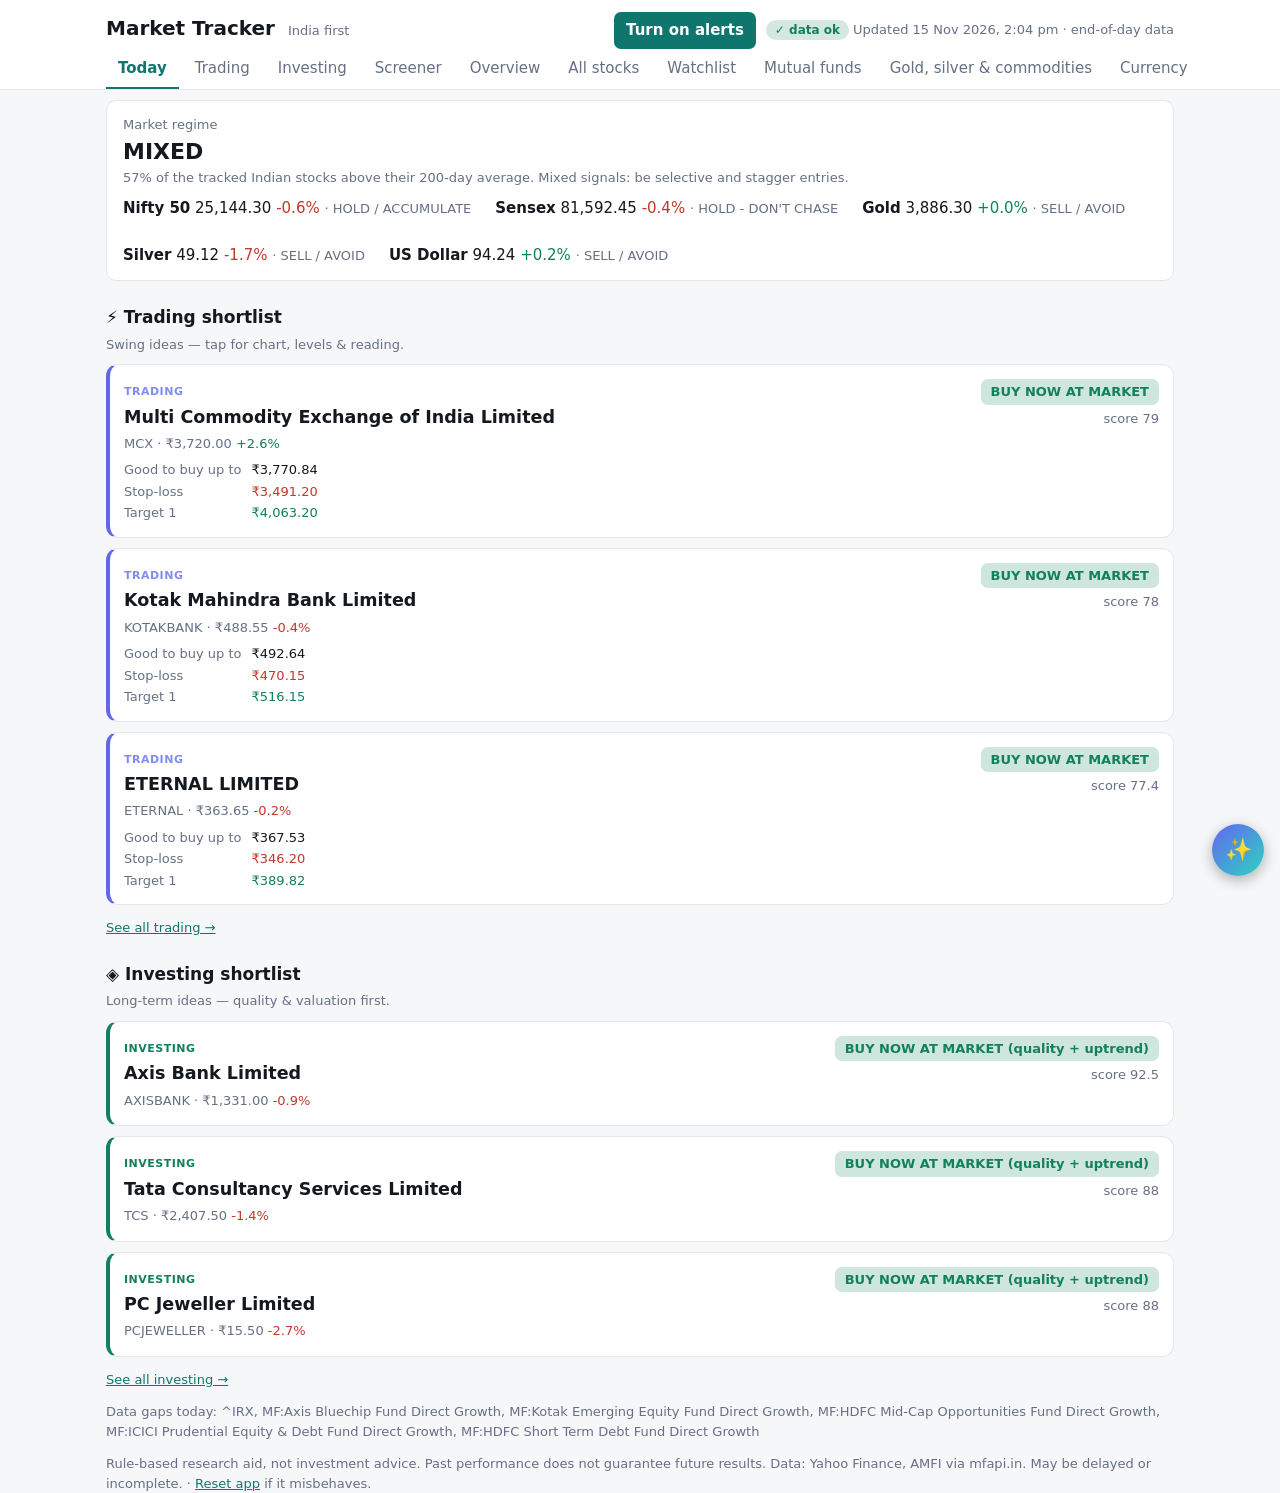
==== site/index.html @ 5894841c "Make all-stocks search rows open the chart; add foundational indicators (beta, alpha, R2, volatility" ====
<!doctype html>
<html lang="en">
<head>
<meta charset="utf-8">
<meta name="viewport" content="width=device-width, initial-scale=1">
<title>Market Tracker</title>
<link rel="stylesheet" href="style.css?v=15">
<link rel="manifest" href="manifest.json">
<meta name="theme-color" content="#0f766e">
<meta name="mobile-web-app-capable" content="yes">
<meta name="apple-mobile-web-app-capable" content="yes">
<meta name="apple-mobile-web-app-status-bar-style" content="black-translucent">
<meta name="apple-mobile-web-app-title" content="Markets">
<link rel="apple-touch-icon" href="apple-touch-icon.png">
<link rel="icon" href="icon-192.png">
</head>
<body>
<header>
  <div class="wrap bar">
    <h1>Market Tracker <small>India first</small></h1>
    <div class="barright"><button id="alerts">Turn on alerts</button><button id="install" hidden>Install app</button><div id="stamp" class="muted"></div></div>
  </div>
  <nav class="wrap" id="tabs"></nav>
</header>
<main class="wrap" id="view"><p class="muted">Loading…</p></main>
<footer class="wrap muted" id="foot"></footer>
<div id="detail" class="sheet" hidden></div>
<button id="aifab" title="Ask AI">✨</button>
<div id="aipanel" class="aipanel" hidden></div>
<nav id="bottomnav"></nav>
<script src="vendor/lightweight-charts.js"></script>
<script src="app.js?v=15"></script>
</body>
</html>
---- site/style.css ----
:root{--bg:#f6f7f9;--card:#fff;--ink:#14181f;--muted:#667085;--line:#e4e7ec;--accent:#0f766e;--up:#12805c;--down:#c0392b;--warn:#b7791f;--chip:#eef2f6}
@media (prefers-color-scheme:dark){:root:not([data-theme=light]){--bg:#0e1116;--card:#171b22;--ink:#e8ecf1;--muted:#98a2b3;--line:#262c36;--accent:#2dd4bf;--up:#34d399;--down:#f87171;--warn:#fbbf24;--chip:#202632}}
*{box-sizing:border-box}
body{margin:0;background:var(--bg);color:var(--ink);font:15px/1.5 system-ui,-apple-system,Segoe UI,Roboto,sans-serif}
.wrap{max-width:1100px;margin:0 auto;padding:0 16px}
header{background:var(--card);border-bottom:1px solid var(--line);position:sticky;top:0;z-index:5}
.bar{display:flex;justify-content:space-between;align-items:baseline;padding-top:12px;gap:12px;flex-wrap:wrap}
.barright{display:flex;align-items:center;gap:10px}
#install,#alerts{background:var(--accent);color:#fff;border:0;border-radius:7px;padding:7px 12px;font:inherit;font-weight:600;cursor:pointer}
#alerts.done{background:var(--chip);color:var(--muted)}
.modal{position:fixed;inset:0;background:rgba(0,0,0,.6);display:flex;align-items:center;justify-content:center;padding:16px;z-index:50}
.modal .box{background:var(--card);border:1px solid var(--line);border-radius:12px;padding:18px;max-width:460px;width:100%}
.modal textarea{width:100%;height:90px;font-family:monospace;font-size:11px;border:1px solid var(--line);border-radius:8px;padding:8px;background:var(--bg);color:var(--ink);resize:none}
.modal button{margin-top:10px;margin-right:8px}
.modal .ok{background:var(--accent);color:#fff;border:0;border-radius:7px;padding:8px 14px;font:inherit;font-weight:600;cursor:pointer}
.modal .sec{background:var(--chip);color:var(--ink);border:1px solid var(--line);border-radius:7px;padding:8px 14px;font:inherit;cursor:pointer}
.kpis{display:grid;grid-template-columns:repeat(auto-fit,minmax(130px,1fr));gap:10px}
.kpi{background:var(--card);border:1px solid var(--line);border-radius:10px;padding:12px 14px}
.kpi .v{font-size:22px;font-weight:700;line-height:1.1;margin-top:2px}
.kpi .l{font-size:12px;color:var(--muted)}
.sbar{position:relative;background:var(--chip);border-radius:5px;height:22px;overflow:hidden}
.sbar i{position:absolute;top:0;bottom:0;border-radius:5px}
.sbar b{position:absolute;left:8px;top:0;line-height:22px;font-size:12px;font-weight:600}
.sbar span.r{position:absolute;right:8px;top:0;line-height:22px;font-size:12px}
.srow{display:grid;grid-template-columns:140px 1fr;gap:10px;align-items:center;margin:6px 0;font-size:13px}
.spark{width:100%;height:60px;display:block}
.adc{display:flex;height:26px;border-radius:6px;overflow:hidden;font-size:12px;font-weight:600;color:#fff}
.adc .a{background:var(--up);display:flex;align-items:center;padding:0 8px}
.adc .d{background:var(--down);display:flex;align-items:center;justify-content:flex-end;padding:0 8px}
.mv{display:flex;justify-content:space-between;padding:5px 0;border-bottom:1px solid var(--line);font-size:13px}
h1{margin:0;font-size:20px}h1 small{font-weight:400;color:var(--muted);font-size:13px;margin-left:6px}
h2{font-size:17px;margin:24px 0 10px}
nav{display:flex;gap:4px;overflow-x:auto;padding-top:8px;padding-bottom:0}
nav button{background:none;border:0;border-bottom:2px solid transparent;color:var(--muted);padding:8px 12px;font:inherit;cursor:pointer;white-space:nowrap}
nav button.on{color:var(--accent);border-color:var(--accent);font-weight:600}
.muted{color:var(--muted);font-size:13px}
.card{background:var(--card);border:1px solid var(--line);border-radius:10px;padding:14px 16px;margin:10px 0}
.grid{display:grid;grid-template-columns:repeat(auto-fill,minmax(250px,1fr));gap:10px}
.pick{display:flex;flex-direction:column;gap:4px}
.pick .top{display:flex;justify-content:space-between;gap:8px;align-items:flex-start}
.pick h3{margin:0;font-size:15px}
.lvl{display:grid;grid-template-columns:auto 1fr;gap:2px 10px;font-size:13px;margin-top:6px}
.lvl span:nth-child(odd){color:var(--muted)}
.chip{display:inline-block;background:var(--chip);border-radius:999px;padding:1px 9px;font-size:12px;white-space:nowrap}
.BUY{background:color-mix(in srgb,var(--up) 18%,transparent);color:var(--up);font-weight:600}
.SELL{background:color-mix(in srgb,var(--down) 18%,transparent);color:var(--down);font-weight:600}
.HOLD,.WAIT{background:color-mix(in srgb,var(--warn) 18%,transparent);color:var(--warn);font-weight:600}
.up{color:var(--up)}.down{color:var(--down)}
table{width:100%;border-collapse:collapse;font-size:14px}
th,td{text-align:left;padding:8px 10px;border-bottom:1px solid var(--line);white-space:nowrap}
th{color:var(--muted);font-weight:600;font-size:12px;cursor:pointer;user-select:none}
td.n,th.n{text-align:right;font-variant-numeric:tabular-nums}
tr.row{cursor:pointer}tr.row:hover{background:var(--chip)}
tr.det td{white-space:normal;background:var(--chip);font-size:13px}
.scroll{overflow-x:auto;background:var(--card);border:1px solid var(--line);border-radius:10px}
.bar-s{display:inline-block;height:6px;border-radius:3px;background:var(--accent);vertical-align:middle;margin-right:6px}
.warn{border-left:3px solid var(--warn)}
a{color:var(--accent)}
.regime{font-size:22px;font-weight:700}
footer{padding:24px 16px 40px}

/* verdict pills */
.vd{display:inline-block;padding:3px 10px;border-radius:7px;font-weight:700;font-size:13px}
.vd.buy{background:color-mix(in srgb,var(--up) 20%,transparent);color:var(--up)}
.vd.dip{background:color-mix(in srgb,var(--warn) 22%,transparent);color:var(--warn)}
.vd.wait{background:color-mix(in srgb,var(--down) 18%,transparent);color:var(--down)}
.mode-card{background:var(--card);border:1px solid var(--line);border-radius:12px;padding:14px;margin:10px 0}
.mode-card.trade{border-left:4px solid #6366f1}
.mode-card.invest{border-left:4px solid var(--up)}
.mode-tag{font-size:11px;font-weight:700;letter-spacing:.5px;text-transform:uppercase}
.mode-tag.trade{color:#818cf8}.mode-tag.invest{color:var(--up)}

/* detail sheet */
.sheet{position:fixed;inset:0;background:var(--bg);z-index:60;overflow-y:auto;overscroll-behavior:contain}
.sheet .shead{position:sticky;top:0;background:var(--card);border-bottom:1px solid var(--line);padding:12px 16px;display:flex;align-items:center;gap:12px;z-index:2}
.sheet .shead button{background:none;border:0;color:var(--ink);font-size:20px;cursor:pointer;padding:4px 8px}
.sheet .sbody{max-width:1000px;margin:0 auto;padding:16px 16px 90px}
.chartbox{background:var(--card);border:1px solid var(--line);border-radius:10px;padding:8px;margin:10px 0}
.chartwrap{width:100%;height:320px}
.volwrap{width:100%;height:90px}
.ranges{display:flex;gap:6px;flex-wrap:wrap;margin:8px 0}
.ranges button,.inds button{background:var(--chip);border:1px solid var(--line);color:var(--muted);border-radius:7px;padding:5px 10px;font:inherit;font-size:13px;cursor:pointer}
.ranges button.on,.inds button.on{background:var(--accent);color:#fff;border-color:var(--accent)}
.inds{display:flex;gap:6px;flex-wrap:wrap;margin:8px 0}
.reading-row{display:grid;grid-template-columns:90px 1fr;gap:6px 10px;font-size:13px;margin:4px 0}
.reading-row span:first-child{color:var(--muted)}
.evt{display:inline-block;background:color-mix(in srgb,var(--accent) 15%,transparent);color:var(--accent);border-radius:6px;padding:2px 8px;font-size:12px;margin:2px 4px 2px 0}
.sizer input{width:100%;padding:9px;border:1px solid var(--line);border-radius:8px;background:var(--bg);color:var(--ink);font:inherit}
.sizer .out{font-size:20px;font-weight:700;margin-top:8px}
.star{cursor:pointer;font-size:20px;background:none;border:0;color:var(--muted)}
.star.on{color:#f5b301}

/* AI assistant */
#aifab{position:fixed;right:16px;bottom:78px;width:52px;height:52px;border-radius:50%;border:0;background:linear-gradient(135deg,#6366f1,#2dd4bf);color:#fff;font-size:22px;cursor:pointer;box-shadow:0 4px 14px rgba(0,0,0,.3);z-index:45}
@media(min-width:761px){#aifab{bottom:24px}}
/* on desktop keep the ✨ as a visible toggle (tap to minimise); on mobile the sheet covers it, use the header – / × */
@media(max-width:760px){body.ai-open #aifab{display:none}}
.aipanel .ahead .x{font-size:22px;line-height:1;padding:4px 8px}
.aiback{position:fixed;inset:0;background:rgba(0,0,0,.45);z-index:60}
.aipanel[hidden]{display:none !important}
.aipanel{position:fixed;z-index:61;background:var(--card);border:1px solid var(--line);display:flex;flex-direction:column;overflow:hidden;
  right:16px;bottom:88px;width:min(420px,calc(100vw - 32px));height:min(560px,70vh);border-radius:16px;box-shadow:0 10px 40px rgba(0,0,0,.4)}
@media(max-width:760px){
  .aipanel{left:0;right:0;bottom:0;width:100%;height:85vh;max-height:85vh;border-radius:18px 18px 0 0}
}
.aipanel .ahead{padding:14px 16px;border-bottom:1px solid var(--line);display:flex;justify-content:space-between;align-items:center;flex-shrink:0}
.aipanel .ahead .x{min-width:40px;min-height:40px}
.aipanel .ahead b{font-size:15px}.aipanel .ahead .x{background:none;border:0;color:var(--muted);font-size:20px;cursor:pointer}
.aimsgs{flex:1;overflow-y:auto;padding:12px 14px;display:flex;flex-direction:column;gap:10px}
.amsg{max-width:85%;padding:9px 12px;border-radius:12px;font-size:14px;line-height:1.5;white-space:pre-wrap}
.amsg.u{align-self:flex-end;background:var(--accent);color:#fff;border-bottom-right-radius:3px}
.amsg.a{align-self:flex-start;background:var(--chip);color:var(--ink);border-bottom-left-radius:3px}
.amsg.sys{align-self:center;color:var(--muted);font-size:12px;text-align:center;background:none}
.chips{display:flex;gap:6px;flex-wrap:wrap;padding:0 14px 8px}
.chips button{background:var(--chip);border:1px solid var(--line);color:var(--ink);border-radius:14px;padding:5px 10px;font:inherit;font-size:12px;cursor:pointer}
.ainput{display:flex;gap:8px;padding:10px 12px;border-top:1px solid var(--line)}
.ainput input{flex:1;padding:9px 11px;border:1px solid var(--line);border-radius:10px;background:var(--bg);color:var(--ink);font:inherit}
.ainput button{background:var(--accent);color:#fff;border:0;border-radius:10px;padding:0 14px;font:inherit;font-weight:600;cursor:pointer}
.ai-overview{background:linear-gradient(135deg,color-mix(in srgb,#6366f1 12%,var(--card)),color-mix(in srgb,#2dd4bf 10%,var(--card)));border:1px solid var(--line)}
.ai-overview .tag{font-size:11px;font-weight:700;letter-spacing:.5px;color:#818cf8;text-transform:uppercase}

/* bottom nav (mobile) */
#bottomnav{display:none}
@media (max-width:760px){
  #bottomnav{display:flex;position:fixed;left:0;right:0;bottom:0;background:var(--card);border-top:1px solid var(--line);z-index:40;padding-bottom:env(safe-area-inset-bottom)}
  #bottomnav button{flex:1;background:none;border:0;color:var(--muted);font:inherit;font-size:11px;padding:8px 2px;display:flex;flex-direction:column;align-items:center;gap:2px;cursor:pointer}
  #bottomnav button.on{color:var(--accent)}
  #bottomnav .ic{font-size:18px;line-height:1}
  header nav#tabs{display:none}
  main#view{padding-bottom:70px}
  footer{padding-bottom:80px}
}
@media (max-width:600px){th,td{padding:7px 6px;font-size:13px}.regime{font-size:19px}}
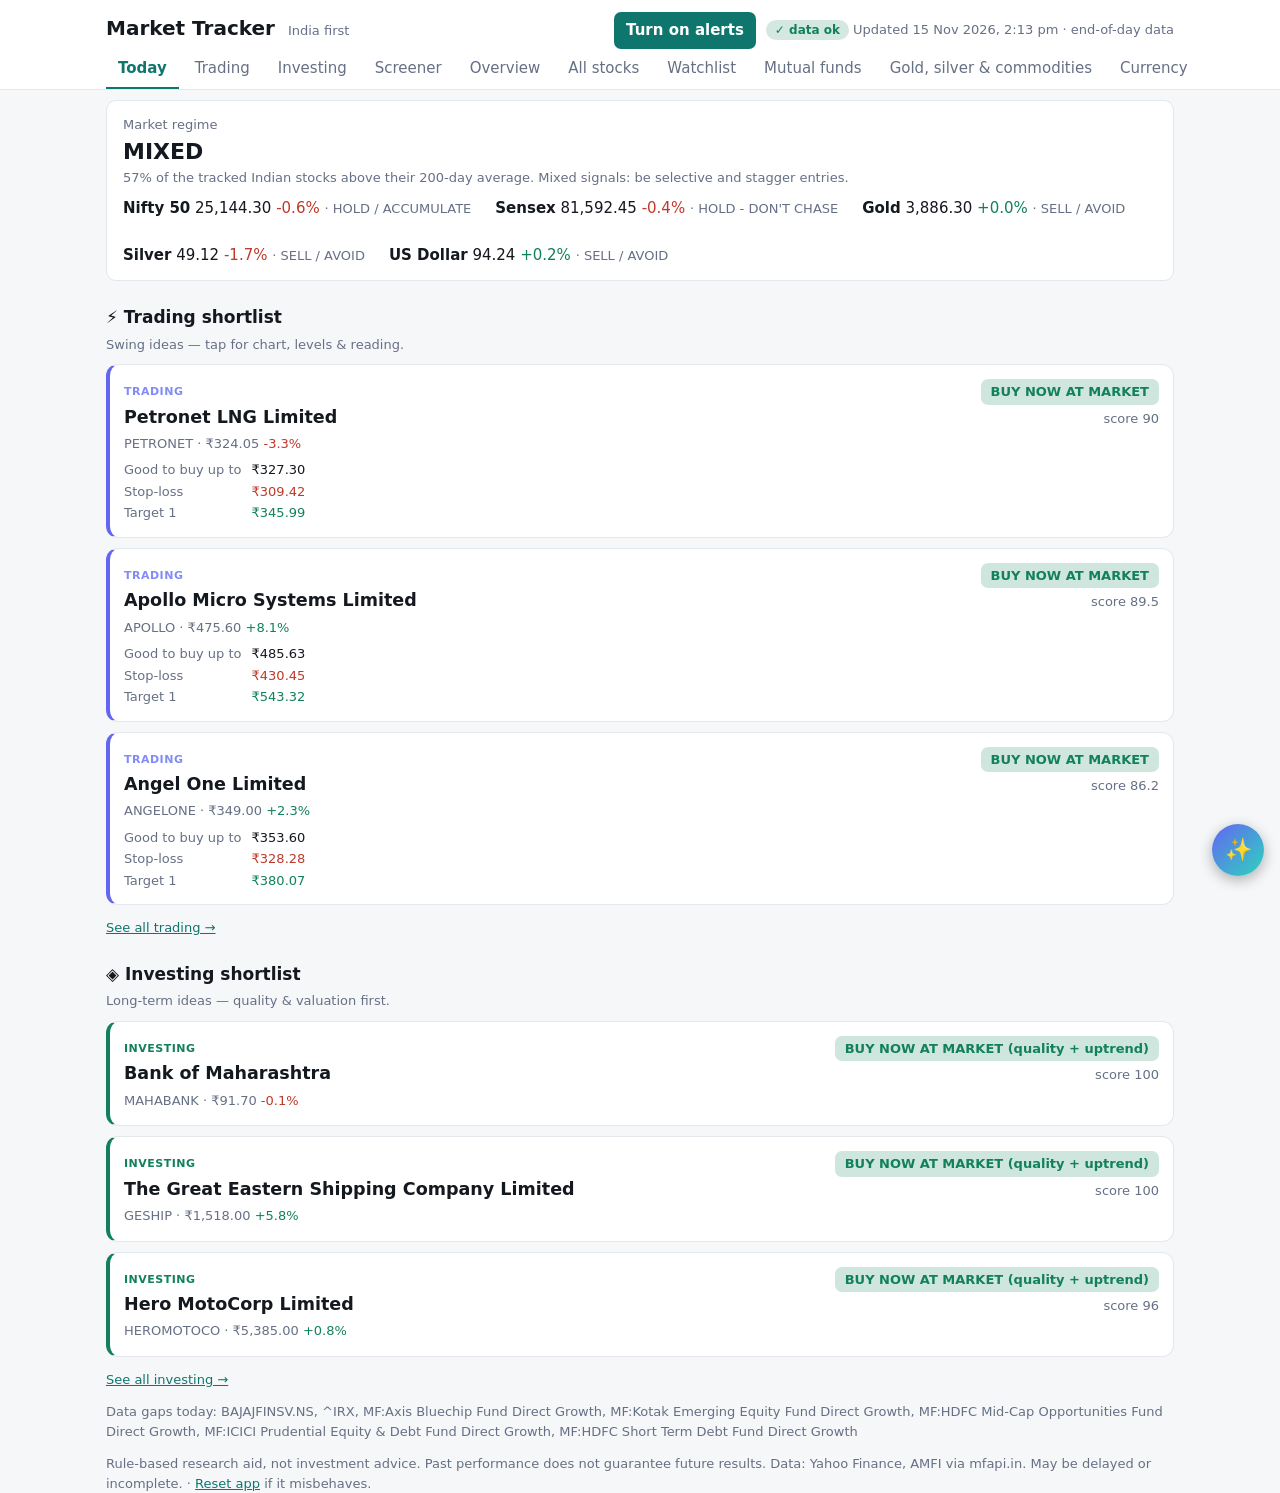
==== commit 10337ac4: "Analyse all eligible stocks (TOP_N 450->1400, faster seeding); clearer not-ready message Co-Authored" ====
--- a/site/index.html
+++ b/site/index.html
@@ -4,7 +4,7 @@
 <meta charset="utf-8">
 <meta name="viewport" content="width=device-width, initial-scale=1">
 <title>Market Tracker</title>
-<link rel="stylesheet" href="style.css?v=15">
+<link rel="stylesheet" href="style.css?v=16">
 <link rel="manifest" href="manifest.json">
 <meta name="theme-color" content="#0f766e">
 <meta name="mobile-web-app-capable" content="yes">
@@ -29,6 +29,6 @@
 <div id="aipanel" class="aipanel" hidden></div>
 <nav id="bottomnav"></nav>
 <script src="vendor/lightweight-charts.js"></script>
-<script src="app.js?v=15"></script>
+<script src="app.js?v=16"></script>
 </body>
 </html>
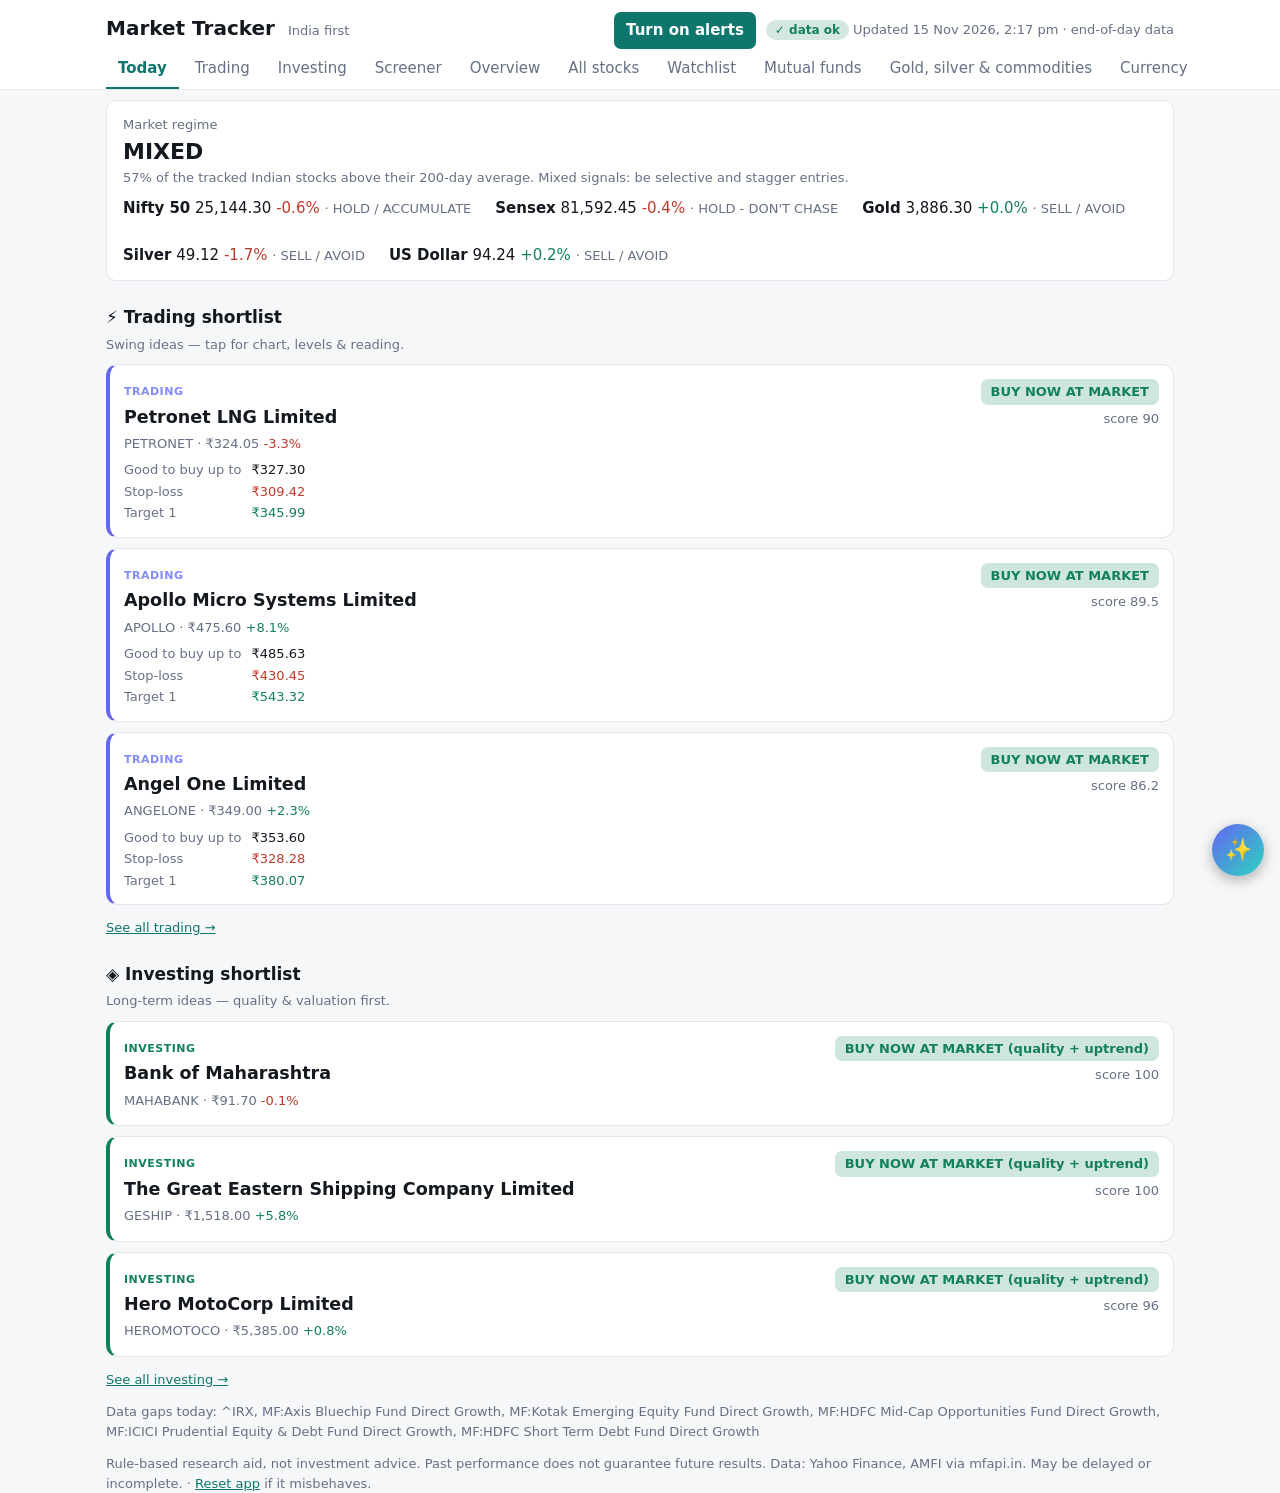
==== commit 3bc195ff: "Polish chart: Indian-formatted volume (Cr/L/K), cleaner grid, magnet crosshair, area line mode, tall" ====
--- a/site/index.html
+++ b/site/index.html
@@ -4,7 +4,7 @@
 <meta charset="utf-8">
 <meta name="viewport" content="width=device-width, initial-scale=1">
 <title>Market Tracker</title>
-<link rel="stylesheet" href="style.css?v=16">
+<link rel="stylesheet" href="style.css?v=17">
 <link rel="manifest" href="manifest.json">
 <meta name="theme-color" content="#0f766e">
 <meta name="mobile-web-app-capable" content="yes">
@@ -29,6 +29,6 @@
 <div id="aipanel" class="aipanel" hidden></div>
 <nav id="bottomnav"></nav>
 <script src="vendor/lightweight-charts.js"></script>
-<script src="app.js?v=16"></script>
+<script src="app.js?v=17"></script>
 </body>
 </html>
--- a/site/style.css
+++ b/site/style.css
@@ -76,8 +76,8 @@
 .sheet .shead button{background:none;border:0;color:var(--ink);font-size:20px;cursor:pointer;padding:4px 8px}
 .sheet .sbody{max-width:1000px;margin:0 auto;padding:16px 16px 90px}
 .chartbox{background:var(--card);border:1px solid var(--line);border-radius:10px;padding:8px;margin:10px 0}
-.chartwrap{width:100%;height:320px}
-.volwrap{width:100%;height:90px}
+.chartwrap{width:100%;height:360px}
+.volwrap{width:100%;height:80px}
 .ranges{display:flex;gap:6px;flex-wrap:wrap;margin:8px 0}
 .ranges button,.inds button{background:var(--chip);border:1px solid var(--line);color:var(--muted);border-radius:7px;padding:5px 10px;font:inherit;font-size:13px;cursor:pointer}
 .ranges button.on,.inds button.on{background:var(--accent);color:#fff;border-color:var(--accent)}
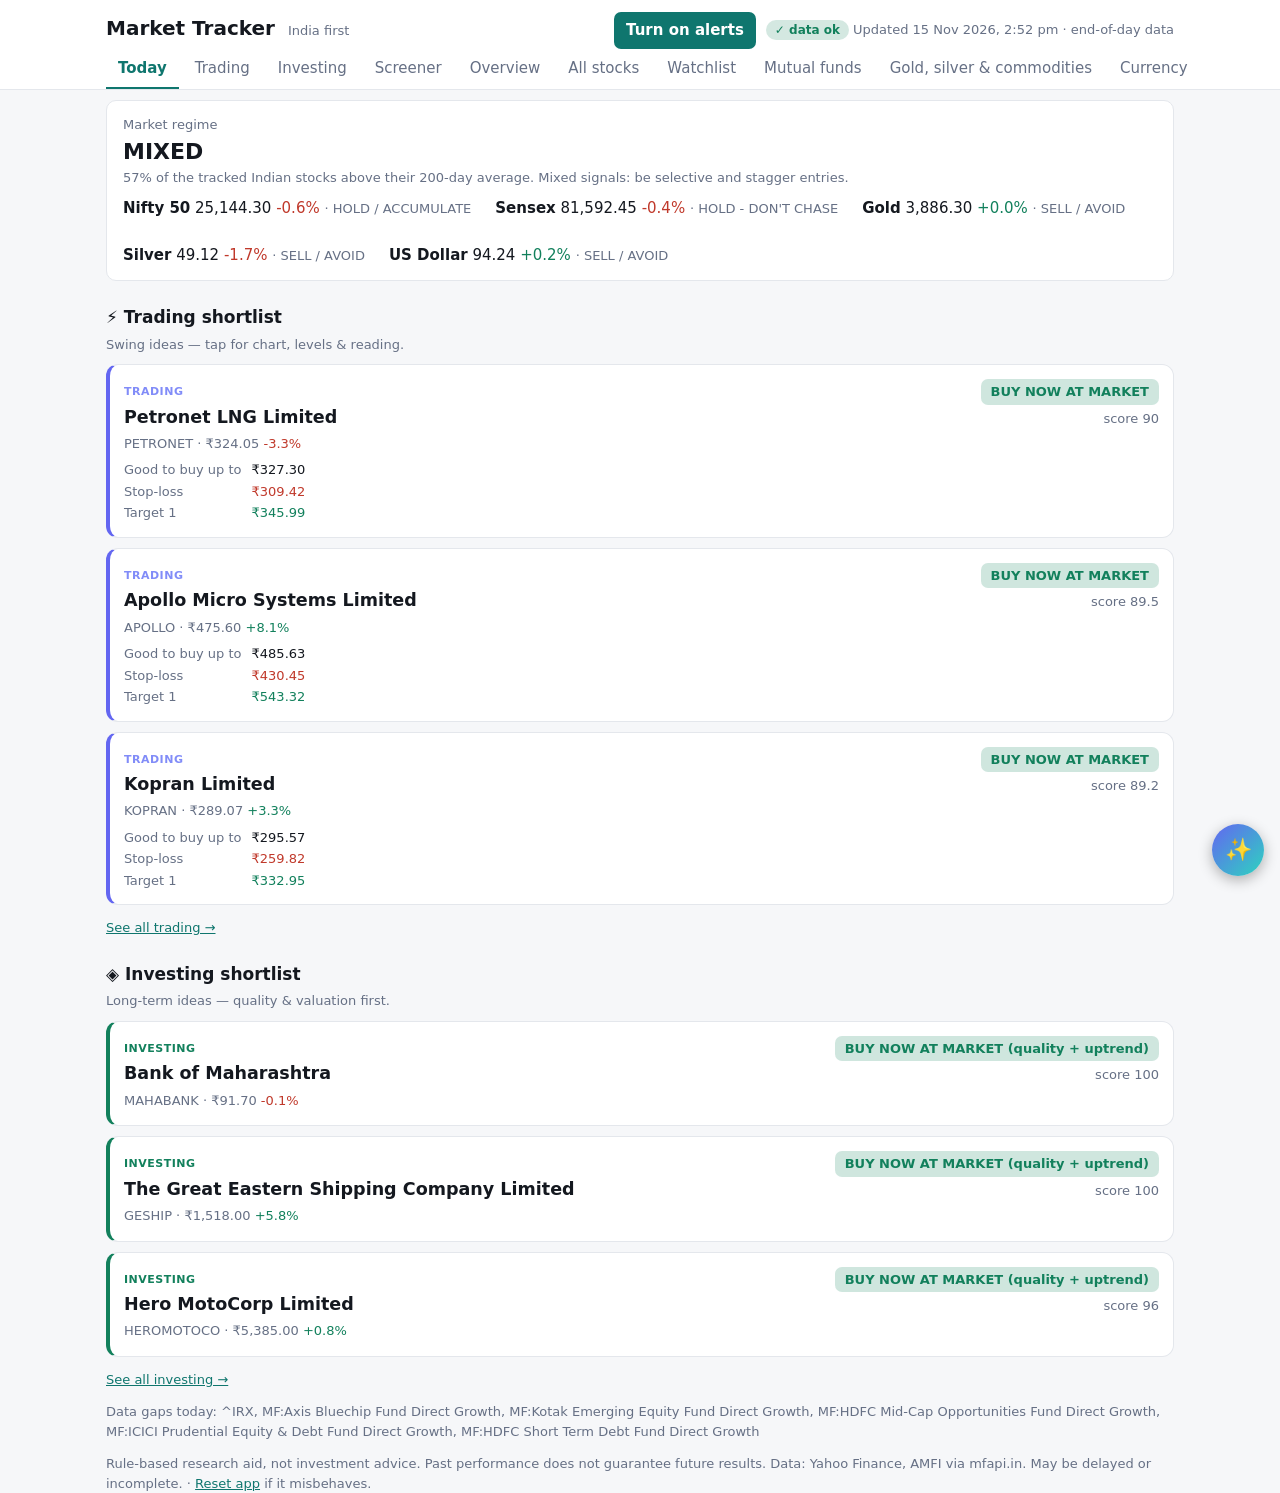
==== commit 170d0da9: "Lower liquidity gate to Rs 1 cr (more mid/small-caps); add full AMFI mutual-fund search with returns" ====
--- a/site/index.html
+++ b/site/index.html
@@ -4,7 +4,7 @@
 <meta charset="utf-8">
 <meta name="viewport" content="width=device-width, initial-scale=1">
 <title>Market Tracker</title>
-<link rel="stylesheet" href="style.css?v=17">
+<link rel="stylesheet" href="style.css?v=18">
 <link rel="manifest" href="manifest.json">
 <meta name="theme-color" content="#0f766e">
 <meta name="mobile-web-app-capable" content="yes">
@@ -29,6 +29,6 @@
 <div id="aipanel" class="aipanel" hidden></div>
 <nav id="bottomnav"></nav>
 <script src="vendor/lightweight-charts.js"></script>
-<script src="app.js?v=17"></script>
+<script src="app.js?v=18"></script>
 </body>
 </html>
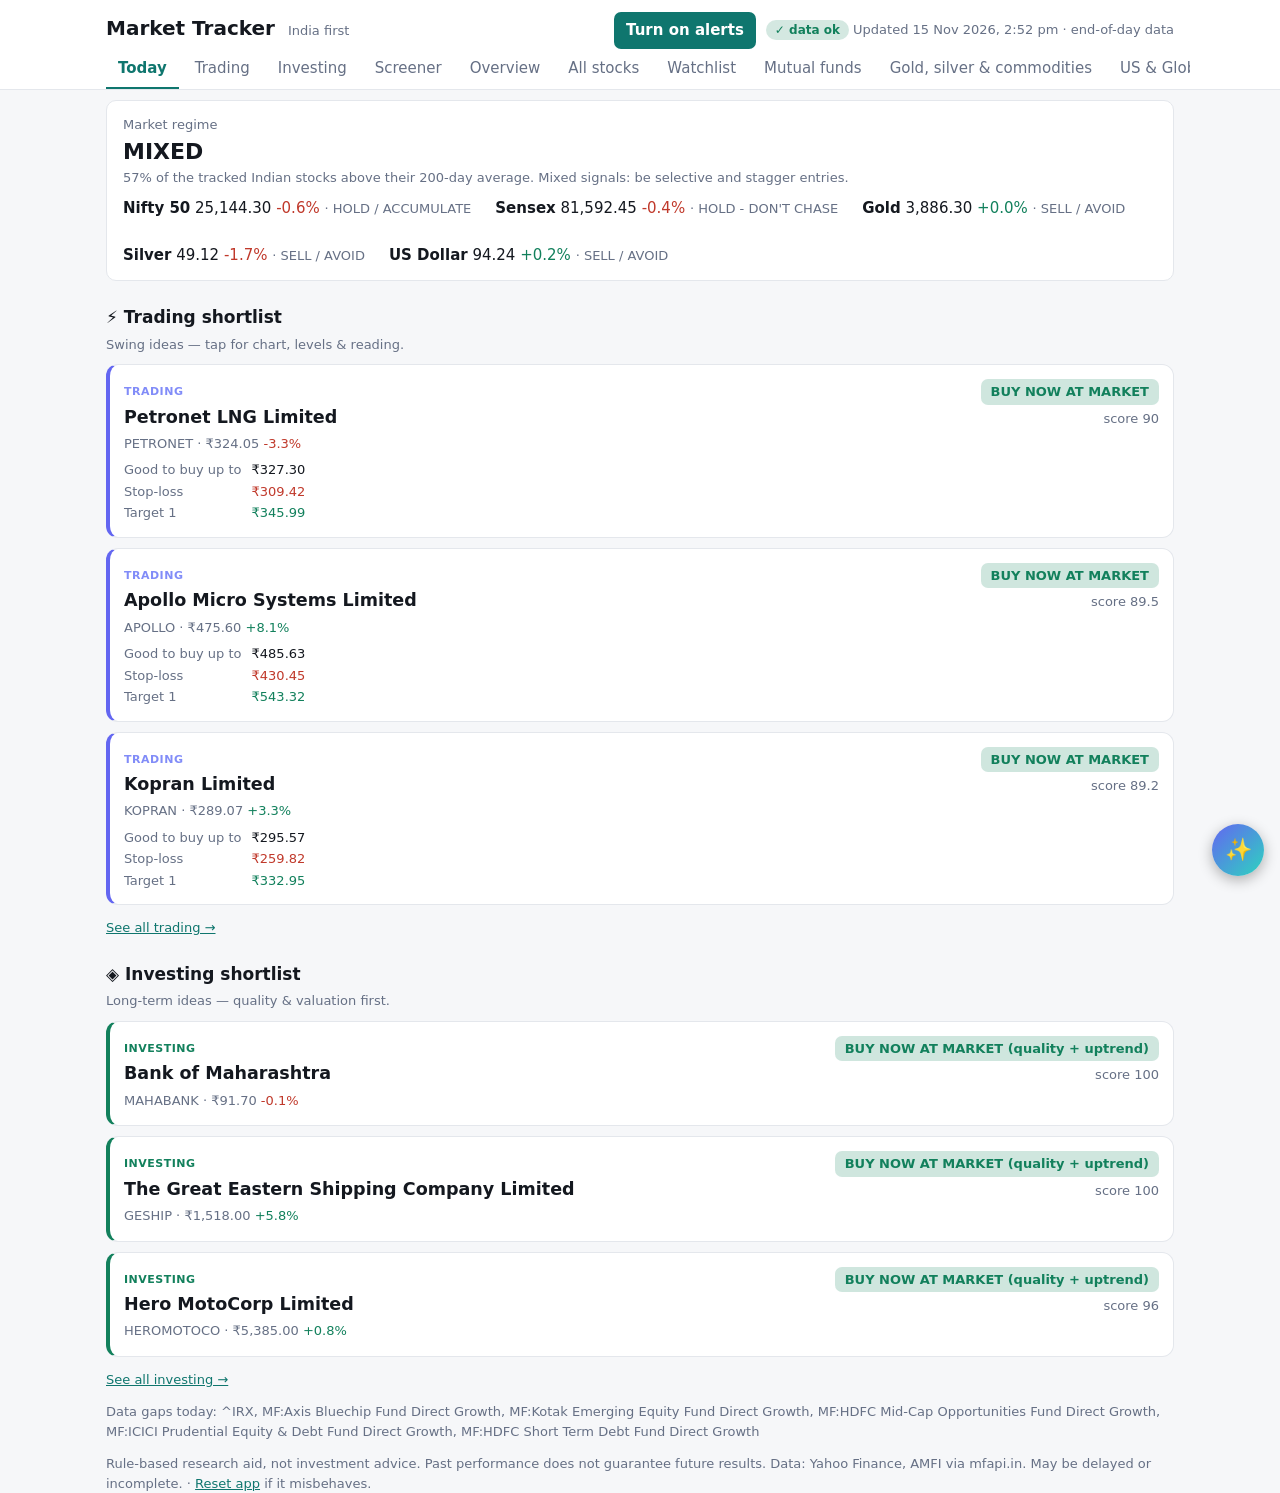
==== commit c2237859: "Add US & Global stocks + ETFs (scored via Yahoo, beta/alpha vs S&P500), deeper fundamental analysis " ====
--- a/site/index.html
+++ b/site/index.html
@@ -4,7 +4,7 @@
 <meta charset="utf-8">
 <meta name="viewport" content="width=device-width, initial-scale=1">
 <title>Market Tracker</title>
-<link rel="stylesheet" href="style.css?v=18">
+<link rel="stylesheet" href="style.css?v=19">
 <link rel="manifest" href="manifest.json">
 <meta name="theme-color" content="#0f766e">
 <meta name="mobile-web-app-capable" content="yes">
@@ -29,6 +29,6 @@
 <div id="aipanel" class="aipanel" hidden></div>
 <nav id="bottomnav"></nav>
 <script src="vendor/lightweight-charts.js"></script>
-<script src="app.js?v=18"></script>
+<script src="app.js?v=19"></script>
 </body>
 </html>
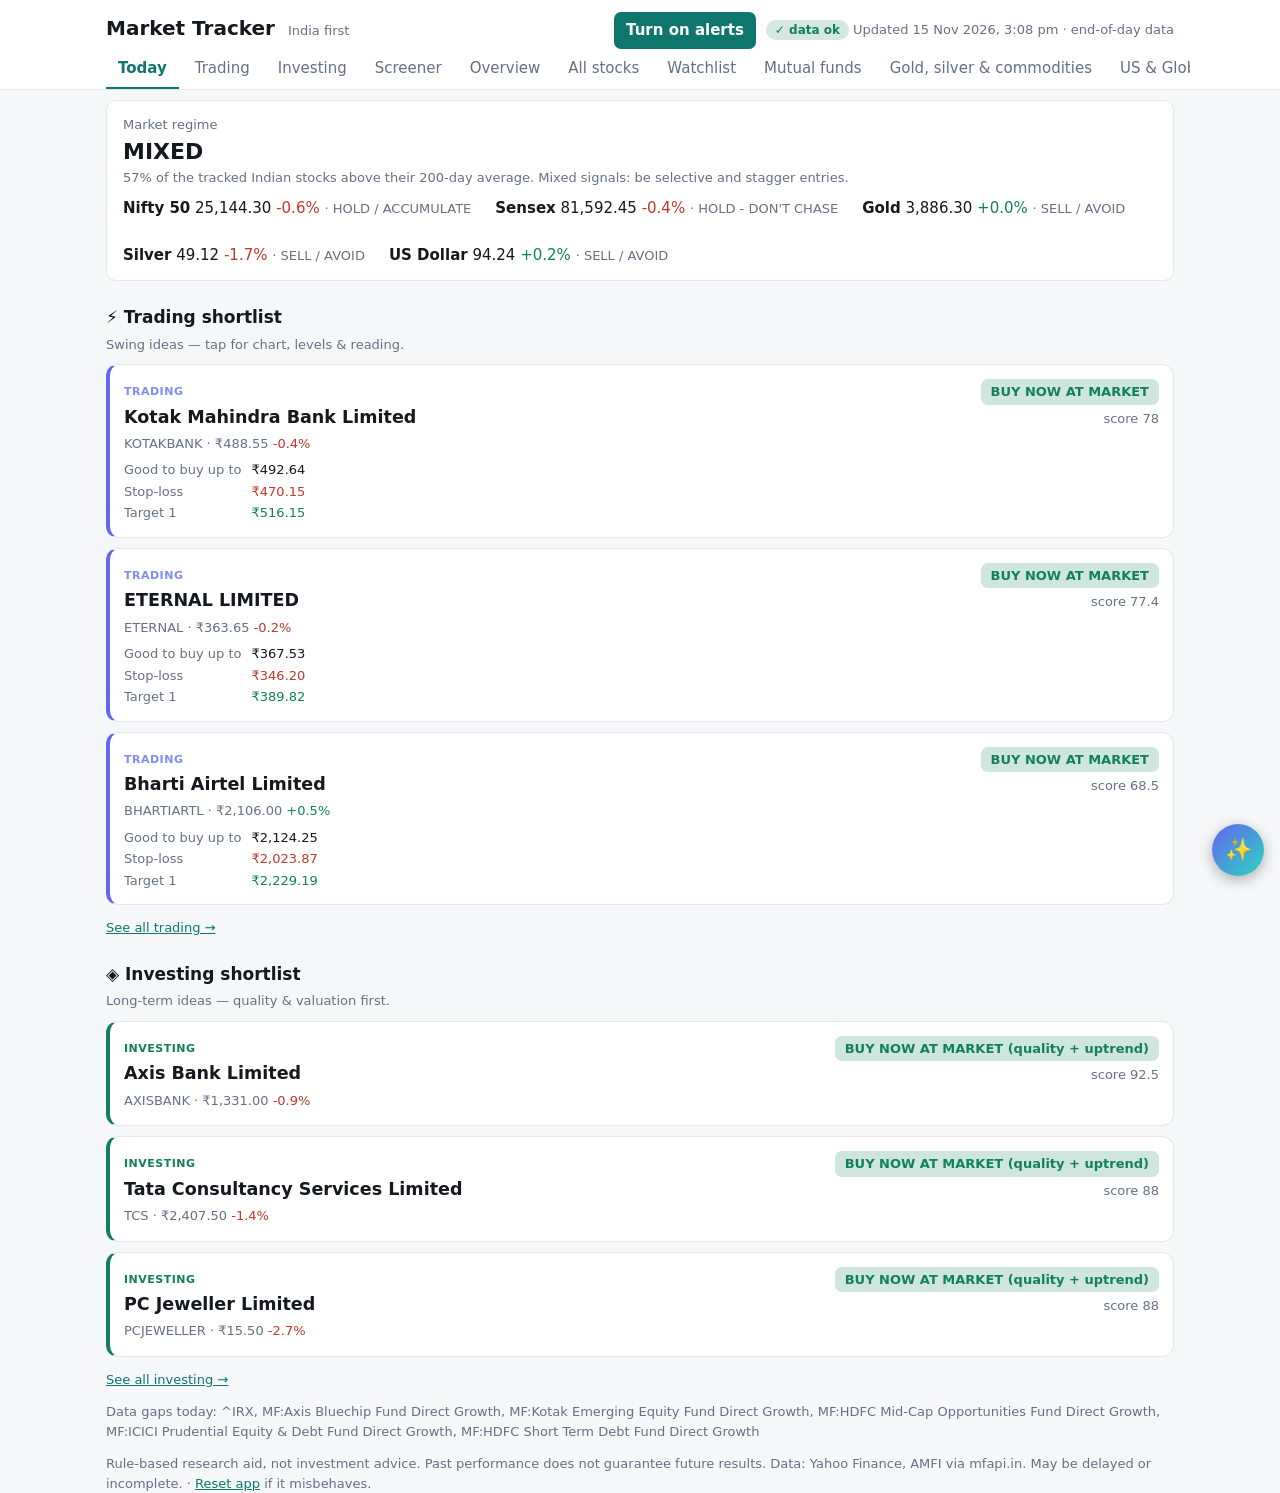
==== commit 1e986561: "Fuller plain-English analysis; investing buy price + staggered levels; current price everywhere; AI " ====
--- a/site/index.html
+++ b/site/index.html
@@ -4,7 +4,7 @@
 <meta charset="utf-8">
 <meta name="viewport" content="width=device-width, initial-scale=1">
 <title>Market Tracker</title>
-<link rel="stylesheet" href="style.css?v=19">
+<link rel="stylesheet" href="style.css?v=20">
 <link rel="manifest" href="manifest.json">
 <meta name="theme-color" content="#0f766e">
 <meta name="mobile-web-app-capable" content="yes">
@@ -29,6 +29,6 @@
 <div id="aipanel" class="aipanel" hidden></div>
 <nav id="bottomnav"></nav>
 <script src="vendor/lightweight-charts.js"></script>
-<script src="app.js?v=19"></script>
+<script src="app.js?v=20"></script>
 </body>
 </html>
--- a/site/style.css
+++ b/site/style.css
@@ -91,14 +91,14 @@
 .star.on{color:#f5b301}
 
 /* AI assistant */
-#aifab{position:fixed;right:16px;bottom:78px;width:52px;height:52px;border-radius:50%;border:0;background:linear-gradient(135deg,#6366f1,#2dd4bf);color:#fff;font-size:22px;cursor:pointer;box-shadow:0 4px 14px rgba(0,0,0,.3);z-index:45}
+#aifab{position:fixed;right:16px;bottom:78px;width:52px;height:52px;border-radius:50%;border:0;background:linear-gradient(135deg,#6366f1,#2dd4bf);color:#fff;font-size:22px;cursor:pointer;box-shadow:0 4px 14px rgba(0,0,0,.3);z-index:75}
 @media(min-width:761px){#aifab{bottom:24px}}
 /* on desktop keep the ✨ as a visible toggle (tap to minimise); on mobile the sheet covers it, use the header – / × */
 @media(max-width:760px){body.ai-open #aifab{display:none}}
 .aipanel .ahead .x{font-size:22px;line-height:1;padding:4px 8px}
-.aiback{position:fixed;inset:0;background:rgba(0,0,0,.45);z-index:60}
+.aiback{position:fixed;inset:0;background:rgba(0,0,0,.45);z-index:80}
 .aipanel[hidden]{display:none !important}
-.aipanel{position:fixed;z-index:61;background:var(--card);border:1px solid var(--line);display:flex;flex-direction:column;overflow:hidden;
+.aipanel{position:fixed;z-index:81;background:var(--card);border:1px solid var(--line);display:flex;flex-direction:column;overflow:hidden;
   right:16px;bottom:88px;width:min(420px,calc(100vw - 32px));height:min(560px,70vh);border-radius:16px;box-shadow:0 10px 40px rgba(0,0,0,.4)}
 @media(max-width:760px){
   .aipanel{left:0;right:0;bottom:0;width:100%;height:85vh;max-height:85vh;border-radius:18px 18px 0 0}
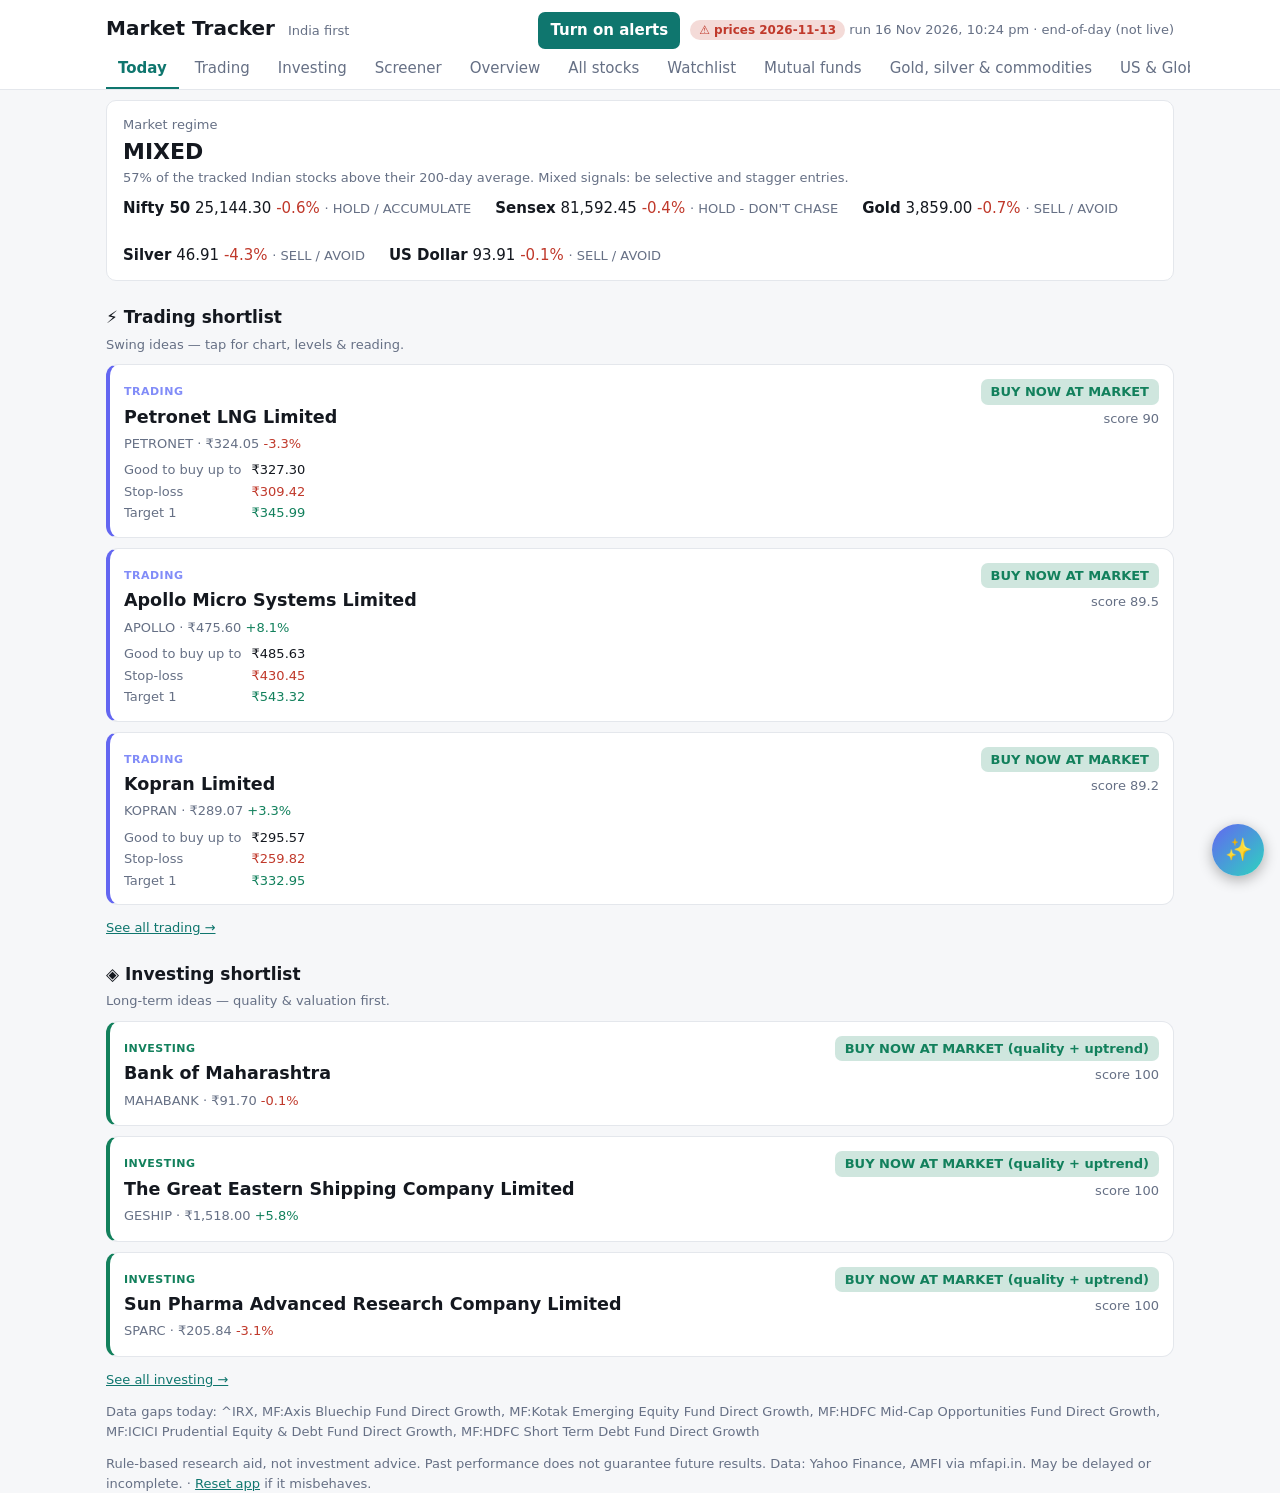
==== commit 64df0c48: "Robust NSE fetch (6 retries + cookie re-warm on 403); show actual data date + stale warning in heade" ====
--- a/site/index.html
+++ b/site/index.html
@@ -4,7 +4,7 @@
 <meta charset="utf-8">
 <meta name="viewport" content="width=device-width, initial-scale=1">
 <title>Market Tracker</title>
-<link rel="stylesheet" href="style.css?v=20">
+<link rel="stylesheet" href="style.css?v=21">
 <link rel="manifest" href="manifest.json">
 <meta name="theme-color" content="#0f766e">
 <meta name="mobile-web-app-capable" content="yes">
@@ -29,6 +29,6 @@
 <div id="aipanel" class="aipanel" hidden></div>
 <nav id="bottomnav"></nav>
 <script src="vendor/lightweight-charts.js"></script>
-<script src="app.js?v=20"></script>
+<script src="app.js?v=21"></script>
 </body>
 </html>
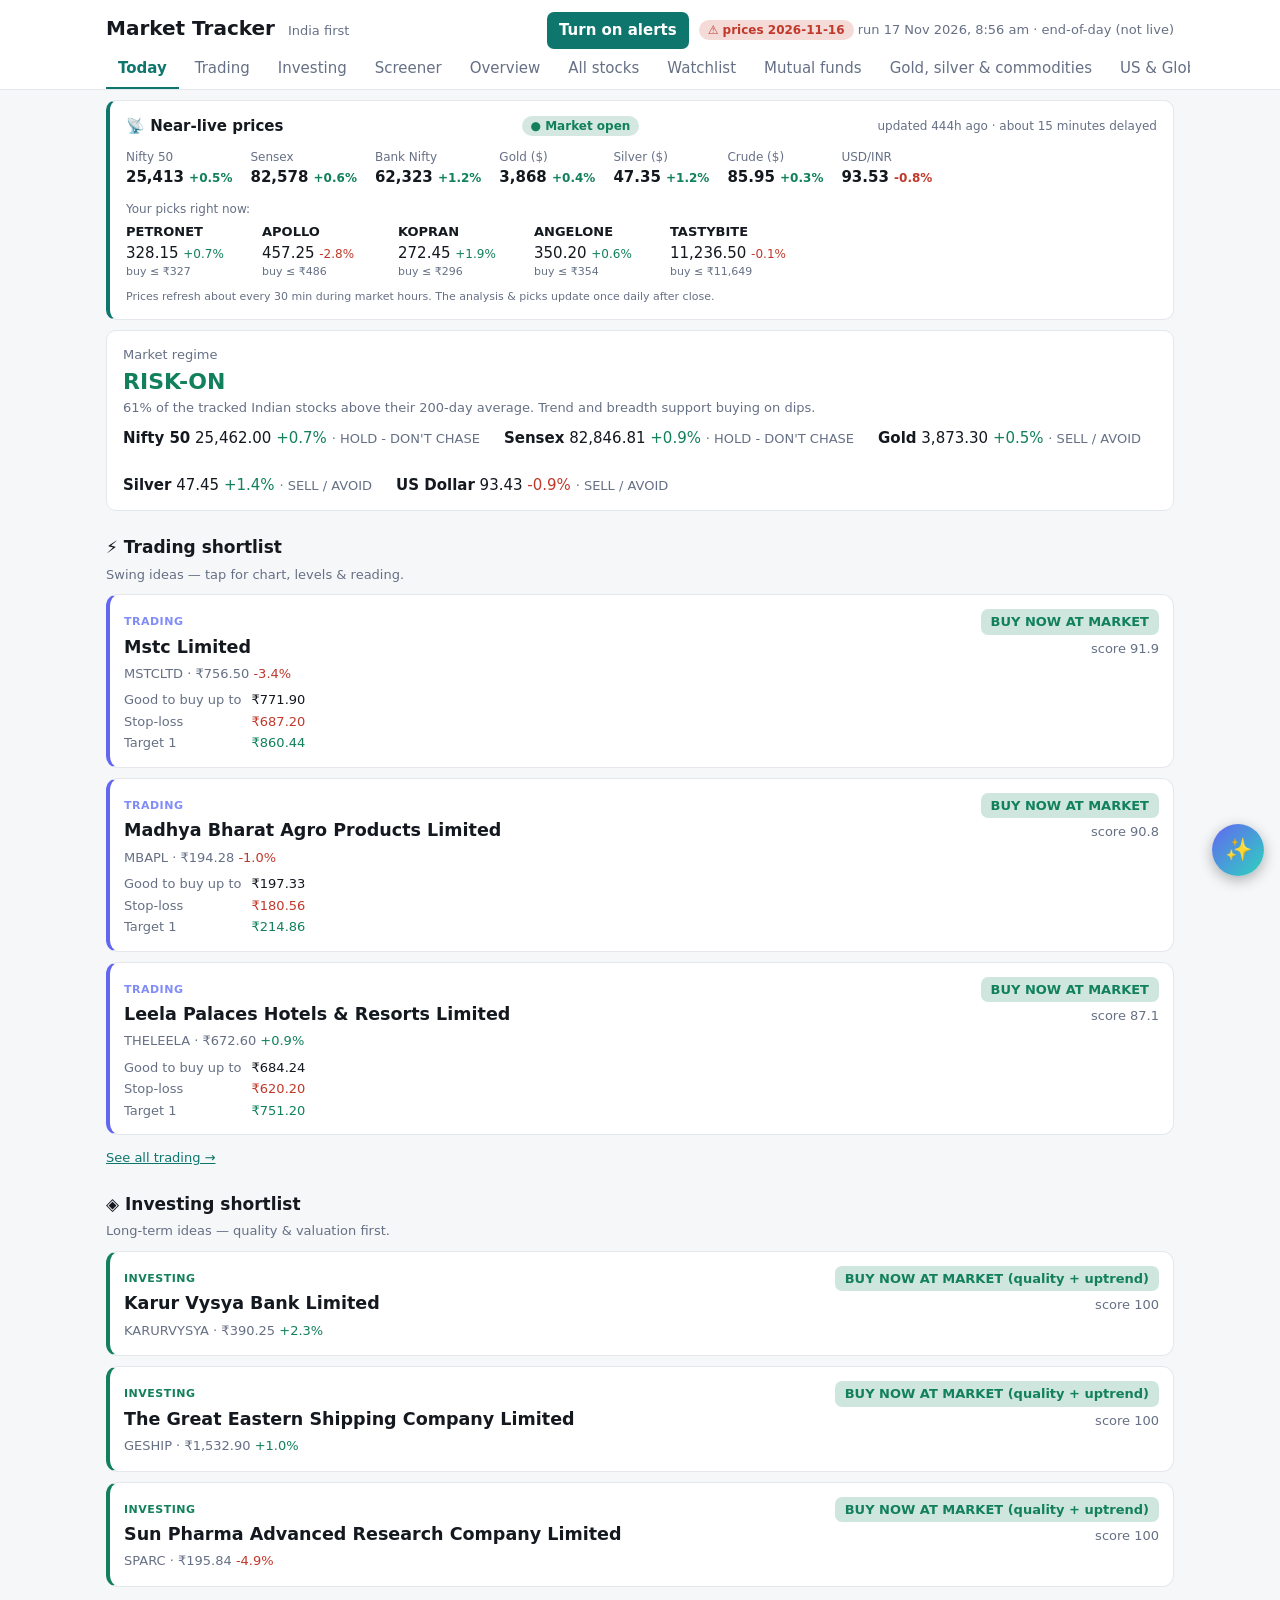
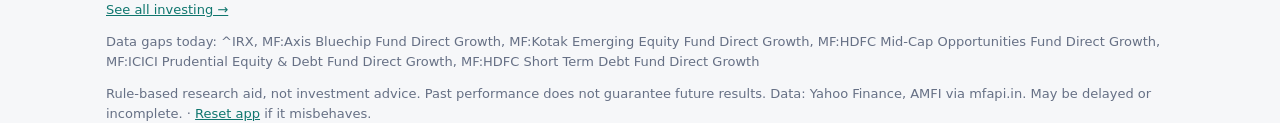
==== commit d126275a: "Add free near-live prices: 30-min intraday refresh during market hours (live.json via raw URL) + Tod" ====
--- a/site/index.html
+++ b/site/index.html
@@ -4,7 +4,7 @@
 <meta charset="utf-8">
 <meta name="viewport" content="width=device-width, initial-scale=1">
 <title>Market Tracker</title>
-<link rel="stylesheet" href="style.css?v=21">
+<link rel="stylesheet" href="style.css?v=22">
 <link rel="manifest" href="manifest.json">
 <meta name="theme-color" content="#0f766e">
 <meta name="mobile-web-app-capable" content="yes">
@@ -29,6 +29,6 @@
 <div id="aipanel" class="aipanel" hidden></div>
 <nav id="bottomnav"></nav>
 <script src="vendor/lightweight-charts.js"></script>
-<script src="app.js?v=21"></script>
+<script src="app.js?v=22"></script>
 </body>
 </html>
